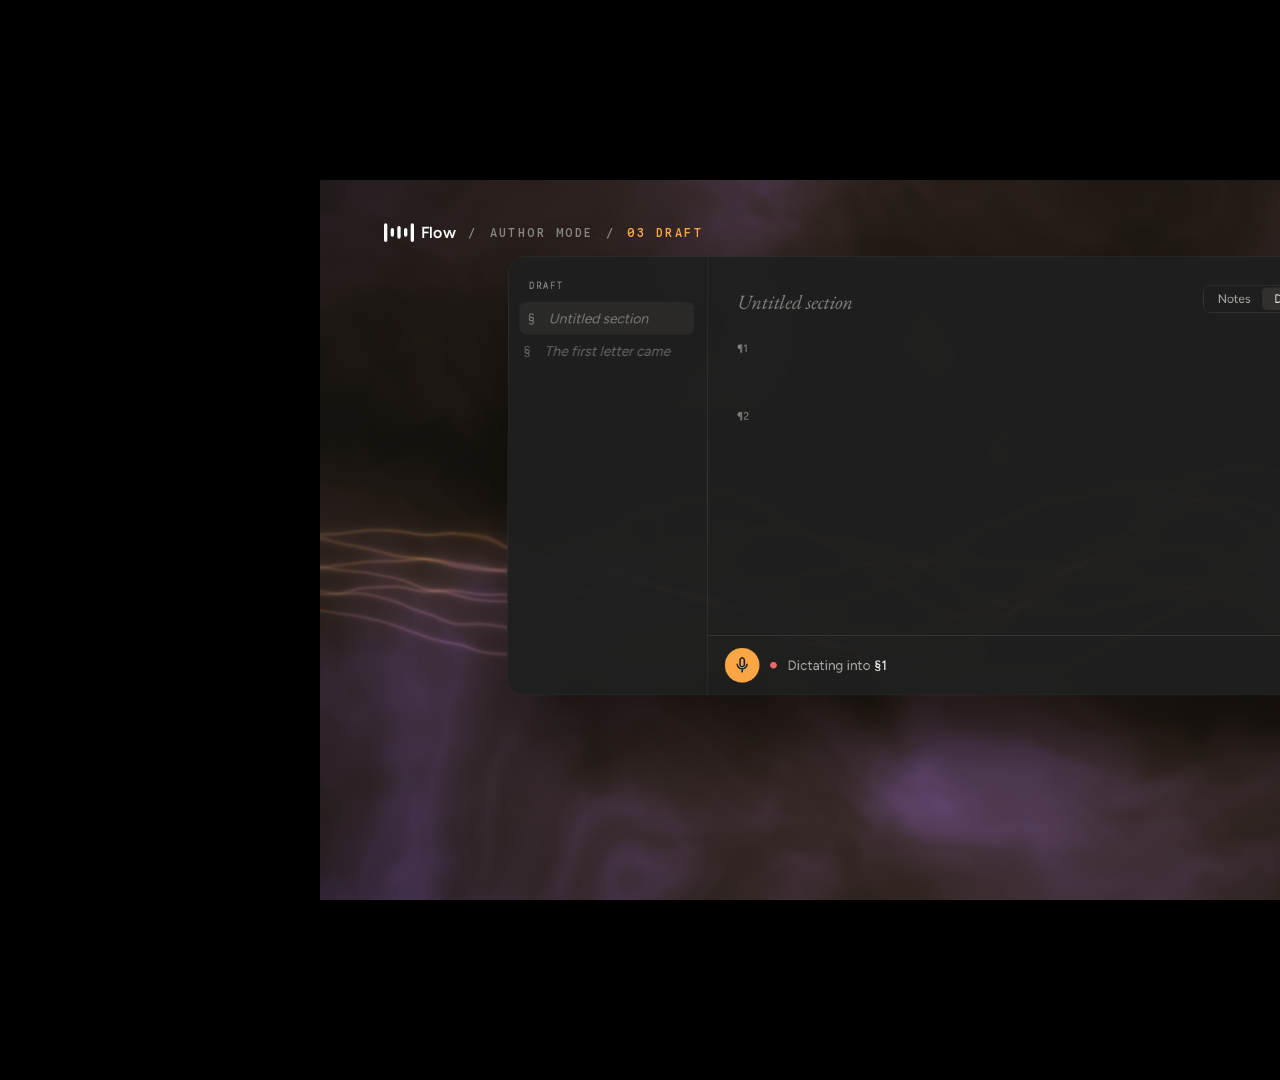
==== promo/index.html @ c4dad4e4 "initialize project with essential files and configurations" ====
<!doctype html>
<html lang="en">
<head>
<meta charset="utf-8">
<meta name="viewport" content="width=device-width, initial-scale=1">
<title>Flow · Author mode promo</title>
<script src="https://cdnjs.cloudflare.com/ajax/libs/gsap/3.12.5/gsap.min.js"></script>
<style>
@font-face { font-family: Figtree; src: url(../assets/figtree.ttf); font-weight: 300 900; }
@font-face { font-family: 'EB Garamond'; src: url(../assets/ebgaramond.ttf); font-weight: 400 800; }
@font-face { font-family: 'EB Garamond'; src: url(../assets/ebgaramond-italic.ttf); font-weight: 400 800; font-style: italic; }
@font-face { font-family: 'Google Sans Code'; src: url(../assets/googlesanscode.ttf); }
:root { --bg: #0c0c0c; --card: #30302f; --line: #343432; --fg: #fcfcfb; --fg2: #b3b2ad; --fg3: #878683; --glow: #ffa946; --dawn: #a26ec1; --paper: #fbf9f4; color-scheme: dark; }
* { box-sizing: border-box; margin: 0; padding: 0; }
html, body { height: 100%; background: #000; overflow: hidden; }
body { display: grid; place-items: center; font-family: Figtree, system-ui, sans-serif; color: var(--fg); -webkit-font-smoothing: antialiased; }
#stage { position: relative; width: 1920px; height: 1080px; overflow: hidden; background: var(--bg); transform-origin: center; flex: none; }
#gl { position: absolute; inset: 0; width: 100%; height: 100%; }
.scene { position: absolute; inset: 0; perspective: 1600px; }
.serif { font-family: 'EB Garamond', Georgia, serif; }
em { font-style: italic; color: var(--glow); }

/* chrome: label + caption */
#label { position: absolute; top: 64px; left: 96px; font: 500 18px 'Google Sans Code', monospace; letter-spacing: .18em; color: var(--fg3); text-transform: uppercase; display: flex; gap: 18px; align-items: center; z-index: 9; }
#label b { color: var(--glow); font-weight: 500; }
.logo-mini { display: flex; align-items: center; gap: 10px; color: var(--fg); letter-spacing: 0; font: 600 24px Figtree; text-transform: none; }
.bars { display: flex; gap: 5px; align-items: center; height: 28px; }
.bars i { display: block; width: 5px; border-radius: 3px; background: currentColor; }
.caption { position: absolute; left: 96px; bottom: 88px; font: 500 64px/1.08 Figtree; letter-spacing: -.02em; max-width: 1100px; z-index: 9; }
.caption .l { display: block; overflow: hidden; padding-bottom: .08em; }
.caption .l > span { display: inline-block; }

/* S1 */
#s1 .big { position: absolute; inset: 0; display: grid; place-content: center; text-align: center; font: 400 150px/1.02 'EB Garamond'; letter-spacing: -.02em; }
#s1 .w { display: inline-block; }

/* S2 notes */
.note { position: absolute; width: 520px; background: var(--card); border-radius: 22px; padding: 28px 32px 22px; box-shadow: 0 30px 80px rgba(0,0,0,.55); }
.note h3 { font: 600 24px Figtree; margin-bottom: 12px; }
.note p { color: var(--fg2); font-size: 21px; line-height: 1.5; }
.note footer { display: flex; justify-content: space-between; color: var(--fg3); font-size: 18px; margin-top: 18px; }
.meter { position: absolute; left: 50%; top: 50%; transform: translate(-50%, -50%); display: flex; gap: 22px; align-items: center; height: 300px; color: var(--fg); }
.meter i { width: 40px; border-radius: 20px; background: currentColor; height: 120px; }

/* S3 menu + book */
.tools { position: absolute; top: 16px; right: 16px; display: flex; background: #1a1a1a; border: 1px solid var(--line); border-radius: 12px; }
.tools span { width: 50px; height: 44px; display: grid; place-items: center; border-left: 1px solid var(--line); color: var(--fg2); }
.tools span:first-child { border-left: 0; }
.tools svg { width: 22px; height: 22px; }
.menu { position: absolute; top: 70px; right: 16px; width: 360px; background: #1a1a1a; border: 1px solid var(--line); border-radius: 14px; padding: 8px; box-shadow: 0 20px 50px rgba(0,0,0,.6); transform-origin: top right; }
.menu div { padding: 12px 14px; border-radius: 9px; font-size: 20px; display: flex; gap: 12px; align-items: center; }
.menu .lab { font: 500 13px 'Google Sans Code'; letter-spacing: .14em; color: var(--fg3); padding-bottom: 4px; }
.menu .new { color: var(--glow); border-top: 1px solid var(--line); border-radius: 0 0 9px 9px; }
.cover { position: absolute; left: 50%; top: 50%; width: 420px; height: 630px; margin: -315px 0 0 -210px; background: var(--paper); color: #1d1b17; border-radius: 6px 14px 14px 6px;
  box-shadow: inset 14px 0 0 rgba(0,0,0,.06), 0 50px 120px rgba(0,0,0,.6); display: grid; place-content: center; text-align: center; padding: 40px; }
.cover small { font: 500 14px 'Google Sans Code'; letter-spacing: .25em; color: #5f5a50; }
.cover h2 { font: 400 64px/1.02 'EB Garamond'; margin: 22px 0; }
.cover .rule { width: 60px; height: 2px; background: #c9692a; margin: 0 auto; }

/* S4/S5 app panel */
.app { position: absolute; left: 50%; top: 50%; width: 1360px; height: 660px; margin: -430px 0 0 -680px; background: #1d1d1d; border: 1px solid #2a2a29; border-radius: 26px;
  display: grid; grid-template-columns: 300px 1fr; overflow: hidden; box-shadow: 0 60px 140px rgba(0,0,0,.6); }
.binder { border-right: 1px solid var(--line); padding: 34px 18px; }
.binder .lab { font: 500 14px 'Google Sans Code'; letter-spacing: .18em; color: var(--fg3); padding: 0 12px 16px; }
.sec { display: flex; gap: 14px; padding: 12px; border-radius: 10px; font-size: 21px; color: var(--fg2); }
.sec .n { width: 18px; color: var(--fg3); }
.sec .t { font-style: italic; color: var(--fg3); }
.sec.on { background: #2a2a29; color: var(--fg); }
.sec.ch .t { font-style: normal; color: var(--fg); }
.ed { display: flex; flex-direction: column; }
.ed-head { display: flex; justify-content: space-between; align-items: center; padding: 34px 44px 10px; }
.ed-title { font: 400 44px 'EB Garamond'; min-height: 56px; }
.ed-title .ph { font-style: italic; font-size: 30px; color: var(--fg3); }
.tabs { display: flex; border: 1px solid var(--line); border-radius: 10px; padding: 3px; font-size: 18px; color: var(--fg2); }
.tabs span { padding: 6px 18px; border-radius: 7px; }
.tabs .on { background: #30302f; color: var(--fg); }
.prose { flex: 1; padding: 16px 44px; font: 400 32px/1.6 'EB Garamond'; }
.prose .row { display: grid; grid-template-columns: 50px 1fr; }
.prose .pn { font: 400 16px/2.6 Figtree; color: var(--fg3); }
.prose .wd { opacity: 0; }
.foot { display: flex; align-items: center; gap: 16px; border-top: 1px solid var(--line); padding: 18px 26px; font-size: 20px; color: var(--fg2); }
.mic { width: 52px; height: 52px; border-radius: 50%; background: var(--glow); color: #1a1a1a; display: grid; place-items: center; }
.mic svg { width: 26px; height: 26px; }
.dot { width: 10px; height: 10px; border-radius: 50%; background: #ee6a6a; }
.foot b { color: var(--fg); font-weight: 500; }

/* S6 pages */
.pages { position: absolute; left: 0; top: 50%; height: 700px; margin-top: -380px; display: flex; gap: 60px; transform-style: preserve-3d; }
.page { flex: none; width: 466px; height: 700px; background: var(--paper); color: #1d1b17; border-radius: 4px; padding: 70px 58px 40px; display: flex; flex-direction: column; box-shadow: 0 40px 100px rgba(0,0,0,.55); }
.page .body { flex: 1; font: 400 19px/1.6 'EB Garamond'; text-align: justify; hyphens: auto; }
.page .body p { text-indent: 1.5em; }
.page .body p.f { text-indent: 0; }
.page .folio { text-align: center; font: 400 14px 'EB Garamond'; color: #6c675d; }
.page .ch { margin-top: 150px; text-align: center; font: 500 13px Figtree; letter-spacing: .25em; color: #6c675d; }
.page h2 { text-align: center; font: 400 40px 'EB Garamond'; margin: 12px 0 40px; }
.page.title { display: grid; place-content: center; text-align: center; font: 400 52px/1.1 'EB Garamond'; }
.page .brk { text-align: center; color: #6c675d; margin: 14px 0; }

/* S7 end */
#s7 { display: grid; place-content: center; text-align: center; }
.end-logo { display: flex; align-items: center; justify-content: center; gap: 26px; font: 600 150px Figtree; letter-spacing: -.03em; }
.end-logo .bars { height: 140px; gap: 22px; }
.end-logo .bars i { width: 28px; border-radius: 14px; }
.end-mode { font: italic 400 84px 'EB Garamond'; color: var(--glow); margin-top: 6px; }
.end-tag { font: 400 34px Figtree; color: var(--fg2); margin-top: 26px; }
#flash { position: absolute; inset: 0; background: #fff; opacity: 0; pointer-events: none; z-index: 20; }
</style>
</head>
<body>
<div id="stage">
  <canvas id="gl" width="1920" height="1080"></canvas>

  <div id="label"><span class="logo-mini"><span class="bars" data-bars="5"></span>Flow</span><span>/</span><span>Author mode</span><span>/</span><b id="step">00</b></div>

  <!-- S1: hook -->
  <section class="scene" id="s1"><div class="big"><div><span class="w">Every</span> <span class="w">book</span> <span class="w">starts</span></div><div><span class="w">as</span> <span class="w"><em>a&nbsp;mess.</em></span></div></div></section>

  <!-- S2: spark -->
  <section class="scene" id="s2">
    <div class="meter" data-meter></div>
    <article class="note n1" style="left:150px;top:190px"><h3>What if a</h3><p>What if a lighthouse keeper starts getting letters from someone who drowned years ago?</p><footer><span>Oct 19</span><span>3:05pm</span></footer></article>
    <article class="note n2" style="left:1240px;top:150px"><h3>Grandma kept the</h3><p>Grandma kept the kitchen radio on all day, only the news.</p><footer><span>Oct 18</span><span>9:41pm</span></footer></article>
    <article class="note n3" style="left:1250px;top:560px"><h3>The keeper never</h3><p>The keeper never answers the first letter. He reads it every night.</p><footer><span>Oct 17</span><span>11:02pm</span></footer></article>
    <article class="note n4" style="left:260px;top:600px"><h3>Cities built for</h3><p>Cities built for cars versus cities built for strangers to meet.</p><footer><span>Oct 16</span><span>7:15am</span></footer></article>
  </section>
  <div class="caption" id="c2"><span class="l"><span>Dump every idea</span></span><span class="l"><span>into Scratchpad. <em class="serif">Out loud.</em></span></span></div>

  <!-- S3: build -->
  <section class="scene" id="s3">
    <article class="note hero" style="left:700px;top:330px;width:620px">
      <div class="tools"><span class="bk"><svg viewBox="0 0 24 24" fill="none" stroke="currentColor" stroke-width="1.8"><path d="M4 19.5v-15A2.5 2.5 0 0 1 6.5 2H20v20H6.5a2.5 2.5 0 0 1 0-5H20"/><path d="M12 7v6M9 10h6"/></svg></span><span><svg viewBox="0 0 24 24" fill="none" stroke="currentColor" stroke-width="1.8"><path d="M12 20h9M16.5 3.5a2.1 2.1 0 0 1 3 3L7 19l-4 1 1-4z"/></svg></span><span style="color:#ee6a6a"><svg viewBox="0 0 24 24" fill="none" stroke="currentColor" stroke-width="1.8"><path d="M3 6h18M8 6V4h8v2M6 6l1 14h10l1-14"/></svg></span></div>
      <h3>What if a</h3><p>What if a lighthouse keeper starts getting letters from someone who drowned years ago?</p><footer><span>Oct 19</span><span>3:05pm</span></footer>
      <div class="menu"><div class="lab">ADD TO A BOOK</div><div>📖&nbsp; The Salt Year</div><div class="new">＋&nbsp; New book from this note</div></div>
    </article>
    <div class="cover"><small>A NOVEL</small><h2>The Lighthouse Letters</h2><div class="rule"></div></div>
  </section>
  <div class="caption" id="c3"><span class="l"><span>Say <em class="serif">“build it into a book.”</em></span></span><span class="l"><span>That’s it. It’s a book now.</span></span></div>

  <!-- S4 + S5: draft, then shape -->
  <section class="scene" id="s4">
    <div class="app">
      <div class="binder"><div class="lab">DRAFT</div>
        <div class="sec on s-a"><span class="n">§</span><span class="t">Untitled section</span></div>
        <div class="sec s-b"><span class="n">§</span><span class="t">The first letter came</span></div>
        <div class="sec s-c"><span class="n">§</span><span class="t">He kept them in a tin</span></div>
      </div>
      <div class="ed">
        <div class="ed-head"><div class="ed-title"><span class="ph">Untitled section</span><span class="name"></span></div><div class="tabs"><span>Notes</span><span class="on">Draft</span><span class="tp">Preview</span></div></div>
        <div class="prose">
          <div class="row"><span class="pn">¶1</span><p class="p1">The keeper climbed the ninety stairs every evening, and every evening the sea had something new to say.</p></div>
          <div class="row"><span class="pn">¶2</span><p class="p2">On the night the letter came, it said nothing at all.</p></div>
        </div>
        <div class="foot"><span class="mic"><svg viewBox="0 0 24 24" fill="none" stroke="currentColor" stroke-width="2"><rect x="9" y="2" width="6" height="12" rx="3"/><path d="M5 10a7 7 0 0 0 14 0M12 17v5"/></svg></span><span class="dot"></span><span class="where">Dictating into <b>§1</b></span></div>
      </div>
    </div>
  </section>
  <div class="caption" id="c4"><span class="l"><span>Talk the draft into existence.</span></span><span class="l"><span><em class="serif">No chapters required.</em></span></span></div>
  <div class="caption" id="c5"><span class="l"><span>When the shape shows up,</span></span><span class="l"><span>name it. <em class="serif">Now it’s a chapter.</em></span></span></div>

  <!-- S6: preview -->
  <section class="scene" id="s6">
    <div class="pages">
      <div class="page title">The Lighthouse<br>Letters</div>
      <div class="page"><div class="body"><div class="ch">CHAPTER 1</div><h2>The Keeper</h2><p class="f">The keeper climbed the ninety stairs every evening, and every evening the sea had something new to say.</p><p>On the night the letter came, it said nothing at all.</p></div><div class="folio">2</div></div>
      <div class="page"><div class="body"><p class="f">The envelope was dry. That was the first wrong thing. Nothing on the island stayed dry for long, not the bread, not the beds, not the stories the fishermen told about the ones who did not come back.</p><p>He set it on the table beside the lamp and did not open it. He wound the clock. He cleaned the glass. He watched the beam go out over the water and come back empty, the way it always did.</p><div class="brk">⁂</div><p class="f">By the third letter he had stopped pretending not to know the handwriting.</p></div><div class="folio">3</div></div>
      <div class="page"><div class="body"><div class="ch">CHAPTER 2</div><h2>The Tin</h2><p class="f">He kept them in a biscuit tin with a painted ship on the lid, the paint worn through where his thumb found it each night.</p></div><div class="folio">4</div></div>
      <div class="page"><div class="body"><p class="f">There were eleven by midwinter. He knew the order without reading the dates, the way you know the stairs in the dark: by the weight of each one, by where they turned.</p><p>On the twelfth night the lamp failed, and in the dark he finally read one aloud.</p></div><div class="folio">5</div></div>
    </div>
  </section>
  <div class="caption" id="c6"><span class="l"><span>Then read it like a book.</span></span><span class="l"><span><em class="serif">Page after page.</em></span></span></div>

  <!-- S7: end card -->
  <section class="scene" id="s7">
    <div class="end-logo"><span class="bars" data-bars="5"></span><span>Flow</span></div>
    <div class="end-mode">Author mode</div>
    <div class="end-tag">Write your book out loud.</div>
  </section>
  <div id="flash"></div>
</div>

<script>
// ---------- stage scale ----------
const stage = document.getElementById('stage');
const fit = () => stage.style.transform = `scale(${Math.min(innerWidth / 1920, innerHeight / 1080)})`;
addEventListener('resize', fit); fit();

// Flow logo bars (heights from the logo kit symbol: full, short, mid, short, full)
const BAR = [1, .44, .67, .44, 1];
document.querySelectorAll('[data-bars]').forEach((b) => { b.innerHTML = BAR.map((h) => `<i style="height:${h * 100}%"></i>`).join(''); });
document.querySelector('[data-meter]').innerHTML = Array.from({ length: 9 }, () => '<i></i>').join('');

// Split dictated paragraphs into words so they can "arrive" like live dictation.
document.querySelectorAll('.p1, .p2').forEach((p) => { p.innerHTML = p.textContent.split(' ').map((w) => `<span class="wd">${w}</span>`).join(' '); });

// ---------- WebGL: flowing voice ribbons ----------
const gl = document.getElementById('gl').getContext('webgl', { preserveDrawingBuffer: true });
const vs = 'attribute vec2 p;void main(){gl_Position=vec4(p,0.,1.);}';
const fs = `precision highp float;
uniform vec2 uRes; uniform float uTime, uAmp, uMix, uFade, uCenter;
float h(vec2 p){return fract(sin(dot(p,vec2(127.1,311.7)))*43758.5453);}
float n(vec2 p){vec2 i=floor(p),f=fract(p);f=f*f*(3.-2.*f);return mix(mix(h(i),h(i+vec2(1,0)),f.x),mix(h(i+vec2(0,1)),h(i+vec2(1,1)),f.x),f.y);}
float fbm(vec2 p){float v=0.,a=.5;for(int i=0;i<5;i++){v+=a*n(p);p*=2.03;a*=.5;}return v;}
void main(){
  vec2 uv=(gl_FragCoord.xy-.5*uRes)/uRes.y;
  float t=uTime*.18;
  vec2 q=vec2(fbm(uv*1.4+t),fbm(uv*1.4-t+3.1));
  float f=fbm(uv*2.2+q*2.+vec2(t*.7,-t*.3));
  vec3 glow=vec3(1.,.663,.275), dawn=vec3(.635,.431,.757), signal=vec3(.906,.545,.835);
  vec3 col=mix(glow,dawn,smoothstep(.25,.85,f+uMix*.45-.2));
  col=mix(col,signal,smoothstep(.75,1.,f)*.4);
  float lines=0.;
  for(int i=0;i<7;i++){
    float fi=float(i);
    float env=exp(-pow(uv.x*1.3,2.));
    float y=uv.y-uCenter+(sin(uv.x*(4.+fi*.6)+uTime*(1.2+fi*.15)+fi*1.7)*.11*env+(q.x-.5)*.35)*uAmp-(fi-3.)*.028*uAmp;
    lines+=min(.0018/abs(y),1.2)*(.5+.5*env);
  }
  vec3 c=col*pow(f,2.6)*1.25+col*lines*uAmp*.55;
  c*=1.-dot(uv,uv)*.55;
  gl_FragColor=vec4(c*uFade+vec3(.047)*(1.-uFade*.0),1.);
}`;
const sh = (type, src) => { const s = gl.createShader(type); gl.shaderSource(s, src); gl.compileShader(s); if (!gl.getShaderParameter(s, gl.COMPILE_STATUS)) throw gl.getShaderInfoLog(s); return s; };
const prog = gl.createProgram(); gl.attachShader(prog, sh(gl.VERTEX_SHADER, vs)); gl.attachShader(prog, sh(gl.FRAGMENT_SHADER, fs)); gl.linkProgram(prog); gl.useProgram(prog);
gl.bindBuffer(gl.ARRAY_BUFFER, gl.createBuffer());
gl.bufferData(gl.ARRAY_BUFFER, new Float32Array([-1, -1, 3, -1, -1, 3]), gl.STATIC_DRAW);
const loc = gl.getAttribLocation(prog, 'p'); gl.enableVertexAttribArray(loc); gl.vertexAttribPointer(loc, 2, gl.FLOAT, false, 0, 0);
const U = Object.fromEntries(['uRes', 'uTime', 'uAmp', 'uMix', 'uFade', 'uCenter'].map((k) => [k, gl.getUniformLocation(prog, k)]));
gl.uniform2f(U.uRes, 1920, 1080);
const fx = { amp: .25, mix: 0, fade: .55, center: 0 }; // GSAP drives these
function draw(t) {
  gl.uniform1f(U.uTime, t); gl.uniform1f(U.uAmp, fx.amp); gl.uniform1f(U.uMix, fx.mix); gl.uniform1f(U.uFade, fx.fade); gl.uniform1f(U.uCenter, fx.center);
  gl.drawArrays(gl.TRIANGLES, 0, 3);
}

// ---------- timeline ----------
const $ = (s) => document.querySelector(s);
const $$ = (s) => document.querySelectorAll(s);
gsap.set('.scene:not(#s1), .caption, #label', { autoAlpha: 0 });
gsap.set('.caption .l > span', { yPercent: 110 });
const tl = gsap.timeline({ paused: true, defaults: { ease: 'expo.out', duration: 1 } });
const step = (t, n) => tl.call(() => { $('#step').textContent = n; }, null, t);
const capIn = (id, t) => tl.set(id, { autoAlpha: 1 }, t).to(`${id} .l > span`, { yPercent: 0, stagger: .12, duration: 1.1 }, t);
const capOut = (id, t) => tl.to(`${id} .l > span`, { yPercent: -110, stagger: .06, duration: .6, ease: 'expo.in' }, t).set(id, { autoAlpha: 0 }, t + .8);

// S1 — 0 to 3.6: hook
tl.from('#s1 .w', { yPercent: 120, rotate: 6, autoAlpha: 0, stagger: .14, duration: 1.3 }, .3)
  .to(fx, { amp: .6, fade: .8, duration: 2.5, ease: 'power2.inOut' }, 0)
  .to('#s1 .w', { yPercent: -120, autoAlpha: 0, stagger: .05, duration: .7, ease: 'expo.in' }, 2.9);

// S2 — 3.6 to 8.6: spark (voice meter + floating notes)
step(3.6, '01 SPARK');
tl.to('#label', { autoAlpha: 1, duration: .6 }, 3.6)
  .set('#s2', { autoAlpha: 1 }, 3.6)
  .from('.meter i', { scaleY: 0, stagger: { each: .05, from: 'center' }, duration: .8 }, 3.6)
  .to('.meter i', { height: (i) => [80, 160, 240, 300, 200, 280, 180, 120, 70][i], repeat: 7, yoyo: true, duration: .25, ease: 'sine.inOut', stagger: { each: .04, from: 'center' } }, 4.1)
  .to(fx, { amp: 1.15, mix: .3, center: 0, duration: 1.2, ease: 'power3.out' }, 3.8)
  .from('#s2 .note', { z: -900, y: 160, rotateX: 35, rotateZ: (i) => [-10, 8, -6, 12][i], autoAlpha: 0, stagger: .35, duration: 1.4 }, 4.2)
  .to('#s2 .note', { y: '-=26', duration: 2.8, ease: 'sine.inOut', stagger: .2 }, 5.4);
capIn('#c2', 4.6);
tl.to('#s2 .note:not(.n1)', { autoAlpha: 0, scale: .8, z: -400, stagger: .05, duration: .7, ease: 'expo.in' }, 7.8)
  .to('.meter', { autoAlpha: 0, scale: .6, duration: .6, ease: 'expo.in' }, 7.8)
  .to('#s2 .n1', { left: 700, top: 330, width: 620, rotateZ: 0, rotateX: 0, z: 0, duration: .9, ease: 'expo.inOut' }, 7.9)
  .set('#s2', { autoAlpha: 0 }, 8.8);
capOut('#c2', 7.8);

// S3 — 8.8 to 12.8: build (menu → cover)
step(8.8, '02 BUILD');
tl.set('#s3', { autoAlpha: 1 }, 8.8)
  .from('.hero .tools', { autoAlpha: 0, y: -8, duration: .4 }, 9.0)
  .to('.hero .bk', { backgroundColor: '#2a2a29', color: '#fcfcfb', duration: .2 }, 9.35)
  .from('.hero .menu', { autoAlpha: 0, scale: .85, y: -10, duration: .5, ease: 'back.out(2)' }, 9.45)
  .to('.hero .menu .new', { backgroundColor: 'rgba(255,169,70,.16)', duration: .25 }, 10.1)
  .to('.hero .menu .new', { scale: .96, yoyo: true, repeat: 1, duration: .1 }, 10.35)
  .to(fx, { amp: 1.6, mix: .65, duration: .5, ease: 'expo.out' }, 10.5)
  .to('#flash', { opacity: .18, duration: .08, yoyo: true, repeat: 1 }, 10.55)
  .to('.hero', { scale: .5, rotateY: -90, autoAlpha: 0, duration: .6, ease: 'expo.in' }, 10.5)
  .from('.cover', { rotateY: 90, scale: .6, autoAlpha: 0, duration: 1.1, ease: 'expo.out' }, 11.05)
  .from('.cover > *', { y: 30, autoAlpha: 0, stagger: .1, duration: .8 }, 11.3)
  .to(fx, { amp: .7, mix: .45, duration: 1.5, ease: 'power2.out' }, 11.1);
capIn('#c3', 9.2);
capOut('#c3', 12.3);
tl.to('.cover', { scale: .2, x: -600, y: -300, rotateZ: -8, autoAlpha: 0, duration: .8, ease: 'expo.in' }, 12.3)
  .set('#s3', { autoAlpha: 0 }, 13.1);

// S4 — 13 to 18.6: draft (dictation arrives word by word)
step(13, '03 DRAFT');
tl.set('#s4', { autoAlpha: 1 }, 13)
  .from('.app', { y: 120, rotateX: 18, scale: .92, autoAlpha: 0, duration: 1.2 }, 13)
  .from('.binder .sec', { x: -30, autoAlpha: 0, stagger: .12, duration: .6 }, 13.4)
  .to('.p1 .wd', { opacity: 1, stagger: .085, duration: .25, ease: 'none' }, 14.0)
  .to('.p2 .wd', { opacity: 1, stagger: .09, duration: .25, ease: 'none' }, 16.1)
  .to('.mic', { scale: 1.12, yoyo: true, repeat: 9, duration: .25, ease: 'sine.inOut' }, 14.0)
  .to(fx, { amp: .9, center: -.28, duration: 1.2, ease: 'power2.inOut' }, 13.2);
capIn('#c4', 13.6);
capOut('#c4', 17.6);

// S5 — 18 to 22.4: shape (name it → chapter)
step(18.2, '04 SHAPE');
const NAME = 'The Keeper';
tl.to('.ed-title .ph', { autoAlpha: 0, duration: .2 }, 18.3)
  .to({ n: 0 }, { n: NAME.length, duration: .9, ease: 'none', onUpdate() { $('.ed-title .name').textContent = NAME.slice(0, Math.round(this.targets()[0].n)); } }, 18.5)
  .to('.s-a', { backgroundColor: 'rgba(255,169,70,.14)', duration: .3 }, 19.45)
  .set('.s-a', { attr: { class: 'sec on s-a ch' } }, 19.5)
  .set('.s-a .n', { textContent: '1' }, 19.5)
  .set('.s-a .t', { textContent: 'The Keeper' }, 19.5)
  .from('.s-a .t', { y: 14, autoAlpha: 0, duration: .5, immediateRender: false }, 19.5)
  .set('.where b', { textContent: 'Ch 1 · The Keeper' }, 19.5)
  .to('.s-a', { backgroundColor: '#2a2a29', duration: .8 }, 20)
  .set('.s-c', { attr: { class: 'sec s-c ch' } }, 20.6)
  .set('.s-c .n', { textContent: '2' }, 20.6)
  .set('.s-c .t', { textContent: 'The Tin' }, 20.6)
  .from('.s-c .t', { y: 14, autoAlpha: 0, duration: .5, immediateRender: false }, 20.6)
  .to('.tabs .tp', { backgroundColor: '#30302f', color: '#fcfcfb', duration: .2 }, 21.6)
  .to(fx, { amp: .55, mix: .2, duration: 1 }, 19.5);
capIn('#c5', 18.5);
capOut('#c5', 21.6);
tl.to('.app', { scale: 1.6, autoAlpha: 0, z: 400, duration: .8, ease: 'expo.in' }, 21.8)
  .set('#s4', { autoAlpha: 0 }, 22.6);

// S6 — 22.4 to 27.4: preview (continuous scroll of pages)
step(22.4, '05 PREVIEW');
tl.set('#s6', { autoAlpha: 1 }, 22.4)
  .fromTo('.pages', { x: 1300, rotateY: -28, z: -200 }, { x: -1150, rotateY: -14, z: 0, duration: 4.8, ease: 'power2.inOut' }, 22.4)
  .from('.page', { y: (i) => 80 + i * 20, autoAlpha: 0, stagger: .18, duration: 1 }, 22.5)
  .to(fx, { amp: .4, mix: .55, center: .32, duration: 2 }, 22.4);
capIn('#c6', 23);
capOut('#c6', 26.4);
tl.to('.pages', { autoAlpha: 0, duration: .6, ease: 'power2.in' }, 26.8)
  .to('#label', { autoAlpha: 0, duration: .4 }, 26.8)
  .set('#s6', { autoAlpha: 0 }, 27.5);

// S7 — 27.4 to 32: end card
tl.set('#s7', { autoAlpha: 1 }, 27.4)
  .to(fx, { amp: 1.35, mix: .4, center: 0, fade: 1, duration: 1.4, ease: 'expo.out' }, 27.3)
  .from('#s7 .bars i', { scaleY: 0, stagger: .07, duration: .9, ease: 'back.out(2.2)' }, 27.6)
  .from('#s7 .end-logo > span:last-child', { x: -40, autoAlpha: 0, duration: 1 }, 27.9)
  .from('.end-mode', { y: 40, autoAlpha: 0, duration: 1 }, 28.4)
  .from('.end-tag', { y: 20, autoAlpha: 0, duration: 1 }, 28.9)
  .to('#s7 .bars i', { scaleY: (i) => [.8, 1.5, 1.2, 1.5, .8][i], yoyo: true, repeat: 3, duration: .3, ease: 'sine.inOut', stagger: .05 }, 29.6)
  .to(fx, { amp: .5, duration: 2 }, 30)
  .to({}, { duration: .1 }, 32);

// ---------- playback / capture ----------
const DURATION = tl.duration();
const capture = new URLSearchParams(location.search).has('capture');
window.__promo = { duration: DURATION, seek(t) { tl.seek(t, false); draw(t); } };
if (!capture) {
  document.fonts.ready.then(() => {
    const t0 = performance.now();
    (function loop(now) {
      const t = ((now - t0) / 1000) % DURATION;
      tl.seek(t, false); draw(t);
      requestAnimationFrame(loop);
    })(t0);
  });
} else {
  stage.style.transform = 'none';
  draw(0);
}
</script>
</body>
</html>
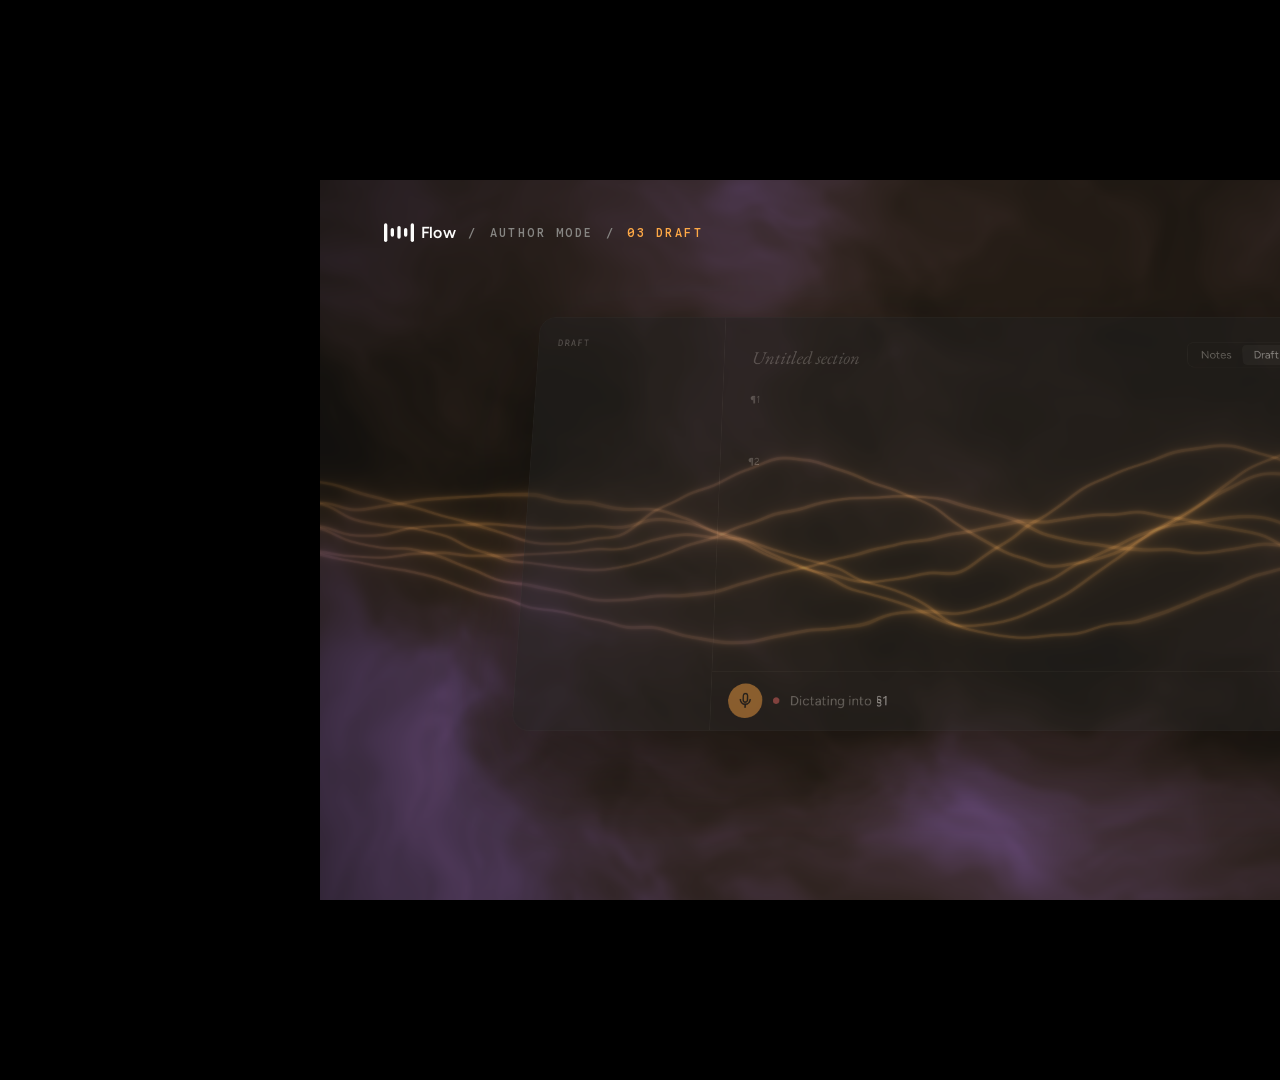
==== commit ebc3e733: "update hook.cache.json with new findings; adjust promo index styles and add vercel configuration for" ====
--- a/promo/index.html
+++ b/promo/index.html
@@ -43,7 +43,7 @@
 .meter i { width: 40px; border-radius: 20px; background: currentColor; height: 120px; }
 
 /* S3 menu + book */
-.tools { position: absolute; top: 16px; right: 16px; display: flex; background: #1a1a1a; border: 1px solid var(--line); border-radius: 12px; }
+.tools { position: absolute; top: 16px; right: 16px; display: flex; background: #1a1a1a; border: 1px solid var(--line); border-radius: 12px; padding: 4px 8px; }
 .tools span { width: 50px; height: 44px; display: grid; place-items: center; border-left: 1px solid var(--line); color: var(--fg2); }
 .tools span:first-child { border-left: 0; }
 .tools svg { width: 22px; height: 22px; }
